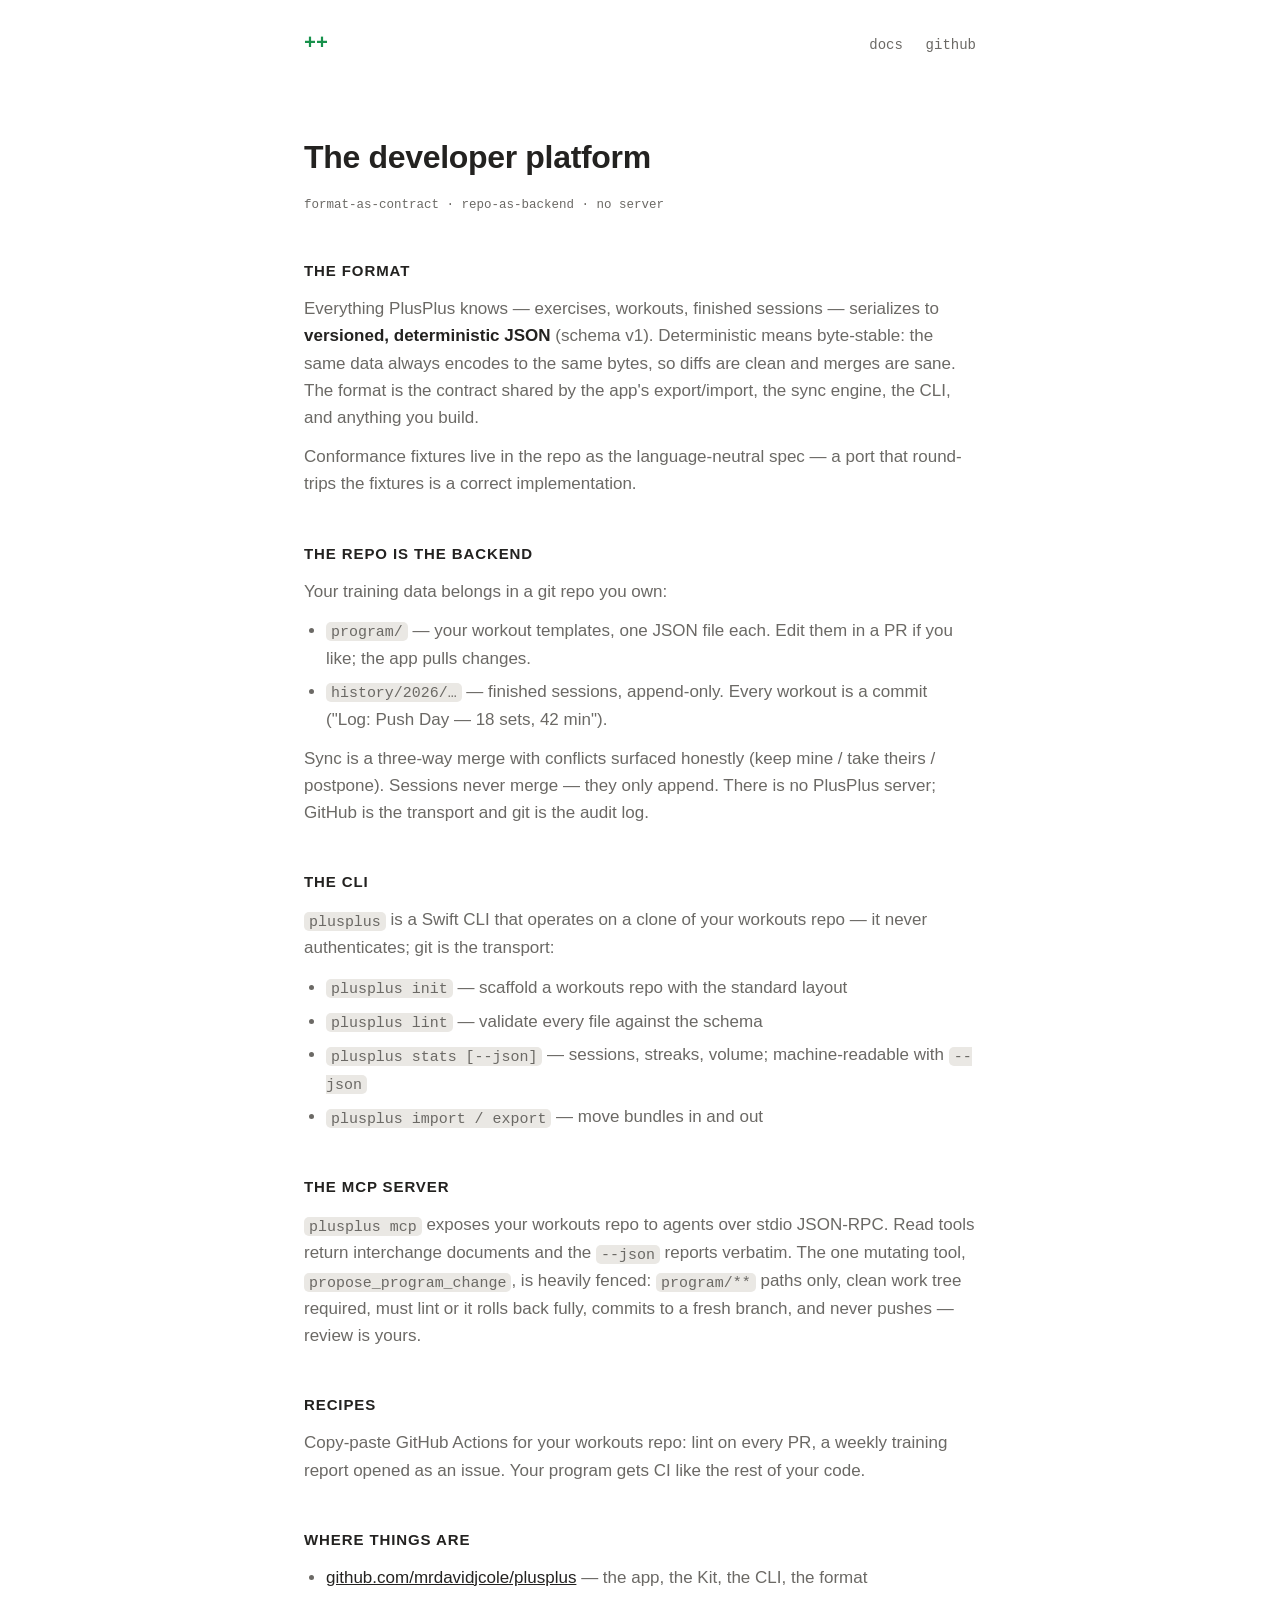
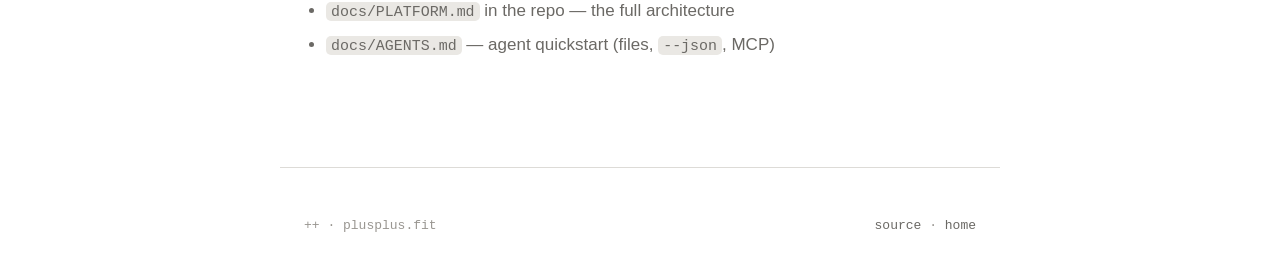
==== docs/index.html @ cd67561a "Bootstrap plusplus.fit: landing page, docs, Pages deploy Static site in the app's quiet-terminal des" ====
<!doctype html>
<html lang="en">
<head>
  <meta charset="utf-8">
  <meta name="viewport" content="width=device-width, initial-scale=1">
  <title>PlusPlus docs — the developer platform</title>
  <meta name="description" content="The PlusPlus developer platform: the interchange format, the repo-as-backend sync model, the CLI, and the MCP server for agents.">
  <link rel="stylesheet" href="/style.css">
  <link rel="icon" href="data:image/svg+xml,<svg xmlns='http://www.w3.org/2000/svg' viewBox='0 0 100 100'><text y='.9em' font-size='72' font-family='monospace' font-weight='bold' fill='%2346d17c'>+</text></svg>">
</head>
<body>
  <header class="site">
    <a class="mark" href="/">++</a>
    <nav>
      <a href="/docs/">docs</a>
      <a href="https://github.com/mrdavidjcole/plusplus">github</a>
    </nav>
  </header>

  <main>
    <article class="doc">
      <h1>The developer platform</h1>
      <p class="caption">format-as-contract · repo-as-backend · no server</p>

      <h2>THE FORMAT</h2>
      <p>Everything PlusPlus knows — exercises, workouts, finished sessions — serializes to <strong>versioned, deterministic JSON</strong> (schema v1). Deterministic means byte-stable: the same data always encodes to the same bytes, so diffs are clean and merges are sane. The format is the contract shared by the app's export/import, the sync engine, the CLI, and anything you build.</p>
      <p>Conformance fixtures live in the repo as the language-neutral spec — a port that round-trips the fixtures is a correct implementation.</p>

      <h2>THE REPO IS THE BACKEND</h2>
      <p>Your training data belongs in a git repo you own:</p>
      <ul>
        <li><code>program/</code> — your workout templates, one JSON file each. Edit them in a PR if you like; the app pulls changes.</li>
        <li><code>history/2026/…</code> — finished sessions, append-only. Every workout is a commit ("Log: Push Day — 18 sets, 42 min").</li>
      </ul>
      <p>Sync is a three-way merge with conflicts surfaced honestly (keep mine / take theirs / postpone). Sessions never merge — they only append. There is no PlusPlus server; GitHub is the transport and git is the audit log.</p>

      <h2>THE CLI</h2>
      <p><code>plusplus</code> is a Swift CLI that operates on a clone of your workouts repo — it never authenticates; git is the transport:</p>
      <ul>
        <li><code>plusplus init</code> — scaffold a workouts repo with the standard layout</li>
        <li><code>plusplus lint</code> — validate every file against the schema</li>
        <li><code>plusplus stats [--json]</code> — sessions, streaks, volume; machine-readable with <code>--json</code></li>
        <li><code>plusplus import / export</code> — move bundles in and out</li>
      </ul>

      <h2>THE MCP SERVER</h2>
      <p><code>plusplus mcp</code> exposes your workouts repo to agents over stdio JSON-RPC. Read tools return interchange documents and the <code>--json</code> reports verbatim. The one mutating tool, <code>propose_program_change</code>, is heavily fenced: <code>program/**</code> paths only, clean work tree required, must lint or it rolls back fully, commits to a fresh branch, and never pushes — review is yours.</p>

      <h2>RECIPES</h2>
      <p>Copy-paste GitHub Actions for your workouts repo: lint on every PR, a weekly training report opened as an issue. Your program gets CI like the rest of your code.</p>

      <h2>WHERE THINGS ARE</h2>
      <ul>
        <li><a href="https://github.com/mrdavidjcole/plusplus">github.com/mrdavidjcole/plusplus</a> — the app, the Kit, the CLI, the format</li>
        <li><code>docs/PLATFORM.md</code> in the repo — the full architecture</li>
        <li><code>docs/AGENTS.md</code> — agent quickstart (files, <code>--json</code>, MCP)</li>
      </ul>
    </article>
  </main>

  <footer>
    <span>++ · plusplus.fit</span>
    <span><a href="https://github.com/mrdavidjcole/plusplus">source</a> · <a href="/">home</a></span>
  </footer>
</body>
</html>
---- style.css ----
/* plusplus.fit — quiet-terminal, v3 "ink × increment green" palette.
   Green is data, never chrome. */

:root {
  --bg: #141414;
  --surface: #1c1c1c;
  --surface-raised: #242424;
  --border: #292929;
  --border-strong: #383838;
  --text: #f0ede6;
  --text-2: #9d9b96;
  --text-3: #5f5d59;
  --green: #46d17c;
  --info: #62b6de;
  --notes: #cfa14a;
  --ink-fill: #f0ede6;
  --on-ink: #161616;
}

@media (prefers-color-scheme: light) {
  :root {
    --bg: #ffffff;
    --surface: #f4f3f1;
    --surface-raised: #eae8e4;
    --border: #dddbd7;
    --border-strong: #c2c0ba;
    --text: #232220;
    --text-2: #6b6965;
    --text-3: #999691;
    --green: #17914b;
    --info: #1a7fa8;
    --notes: #9a6700;
    --ink-fill: #232220;
    --on-ink: #ffffff;
  }
}

* { box-sizing: border-box; margin: 0; padding: 0; }

body {
  background: var(--bg);
  color: var(--text);
  font: 17px/1.6 -apple-system, BlinkMacSystemFont, "Segoe UI", Roboto, Helvetica, Arial, sans-serif;
  -webkit-font-smoothing: antialiased;
}

.mono { font-family: ui-monospace, "SF Mono", SFMono-Regular, Menlo, Consolas, monospace; }

main { max-width: 720px; margin: 0 auto; padding: 0 24px 96px; }

header.site {
  max-width: 720px;
  margin: 0 auto;
  padding: 28px 24px 0;
  display: flex;
  align-items: center;
  justify-content: space-between;
}

.mark {
  font-family: ui-monospace, "SF Mono", Menlo, monospace;
  font-weight: 700;
  font-size: 20px;
  color: var(--green);
  text-decoration: none;
}

nav a {
  color: var(--text-2);
  text-decoration: none;
  font-size: 14px;
  font-family: ui-monospace, "SF Mono", Menlo, monospace;
  margin-left: 18px;
}
nav a:hover { color: var(--text); }

.hero { padding-top: 96px; }

.hero h1 {
  font-size: 44px;
  line-height: 1.15;
  letter-spacing: -0.02em;
  font-weight: 800;
}

.hero h1 .inc { color: var(--green); }

.hero p.sub {
  margin-top: 18px;
  font-size: 19px;
  color: var(--text-2);
  max-width: 560px;
}

.cta-row { margin-top: 32px; display: flex; gap: 12px; flex-wrap: wrap; }

.btn {
  display: inline-block;
  padding: 12px 22px;
  border-radius: 11px;
  font-weight: 700;
  font-size: 15px;
  text-decoration: none;
}
.btn.primary { background: var(--ink-fill); color: var(--on-ink); }
.btn.ghost { border: 1px solid var(--border-strong); color: var(--text); }

.caption {
  font-family: ui-monospace, "SF Mono", Menlo, monospace;
  font-size: 12.5px;
  color: var(--text-3);
}

section { margin-top: 88px; }

section h2 {
  font-family: ui-monospace, "SF Mono", Menlo, monospace;
  font-size: 13px;
  font-weight: 600;
  letter-spacing: 0.08em;
  color: var(--text-2);
  margin-bottom: 20px;
}

.feature {
  border: 1px solid var(--border);
  background: var(--surface);
  border-radius: 14px;
  padding: 20px;
  margin-bottom: 12px;
}

.feature h3 { font-size: 16px; margin-bottom: 6px; }
.feature p { font-size: 15px; color: var(--text-2); }
.feature .up { color: var(--green); font-family: ui-monospace, Menlo, monospace; font-weight: 600; }
.feature .new { color: var(--info); font-family: ui-monospace, Menlo, monospace; font-weight: 600; }

pre.term {
  background: var(--surface);
  border: 1px solid var(--border);
  border-radius: 14px;
  padding: 18px 20px;
  overflow-x: auto;
  font-family: ui-monospace, "SF Mono", Menlo, monospace;
  font-size: 13.5px;
  line-height: 1.7;
  color: var(--text-2);
}
pre.term .g { color: var(--green); }
pre.term .t { color: var(--text); }
pre.term .f { color: var(--text-3); }

footer {
  max-width: 720px;
  margin: 0 auto;
  padding: 48px 24px;
  border-top: 1px solid var(--border);
  color: var(--text-3);
  font-size: 13px;
  font-family: ui-monospace, "SF Mono", Menlo, monospace;
  display: flex;
  justify-content: space-between;
  flex-wrap: wrap;
  gap: 8px;
}
footer a { color: var(--text-2); text-decoration: none; }

article.doc h1 { font-size: 32px; margin: 72px 0 12px; letter-spacing: -0.01em; }
article.doc h2 { margin-top: 44px; margin-bottom: 12px; font-size: 15px; letter-spacing: 0.06em; }
article.doc p { color: var(--text-2); margin: 12px 0; }
article.doc p strong, article.doc li strong { color: var(--text); }
article.doc ul { margin: 12px 0 12px 22px; color: var(--text-2); }
article.doc li { margin: 6px 0; }
article.doc code {
  font-family: ui-monospace, "SF Mono", Menlo, monospace;
  font-size: 0.88em;
  background: var(--surface-raised);
  border-radius: 5px;
  padding: 1.5px 5px;
}
article.doc a { color: var(--text); }
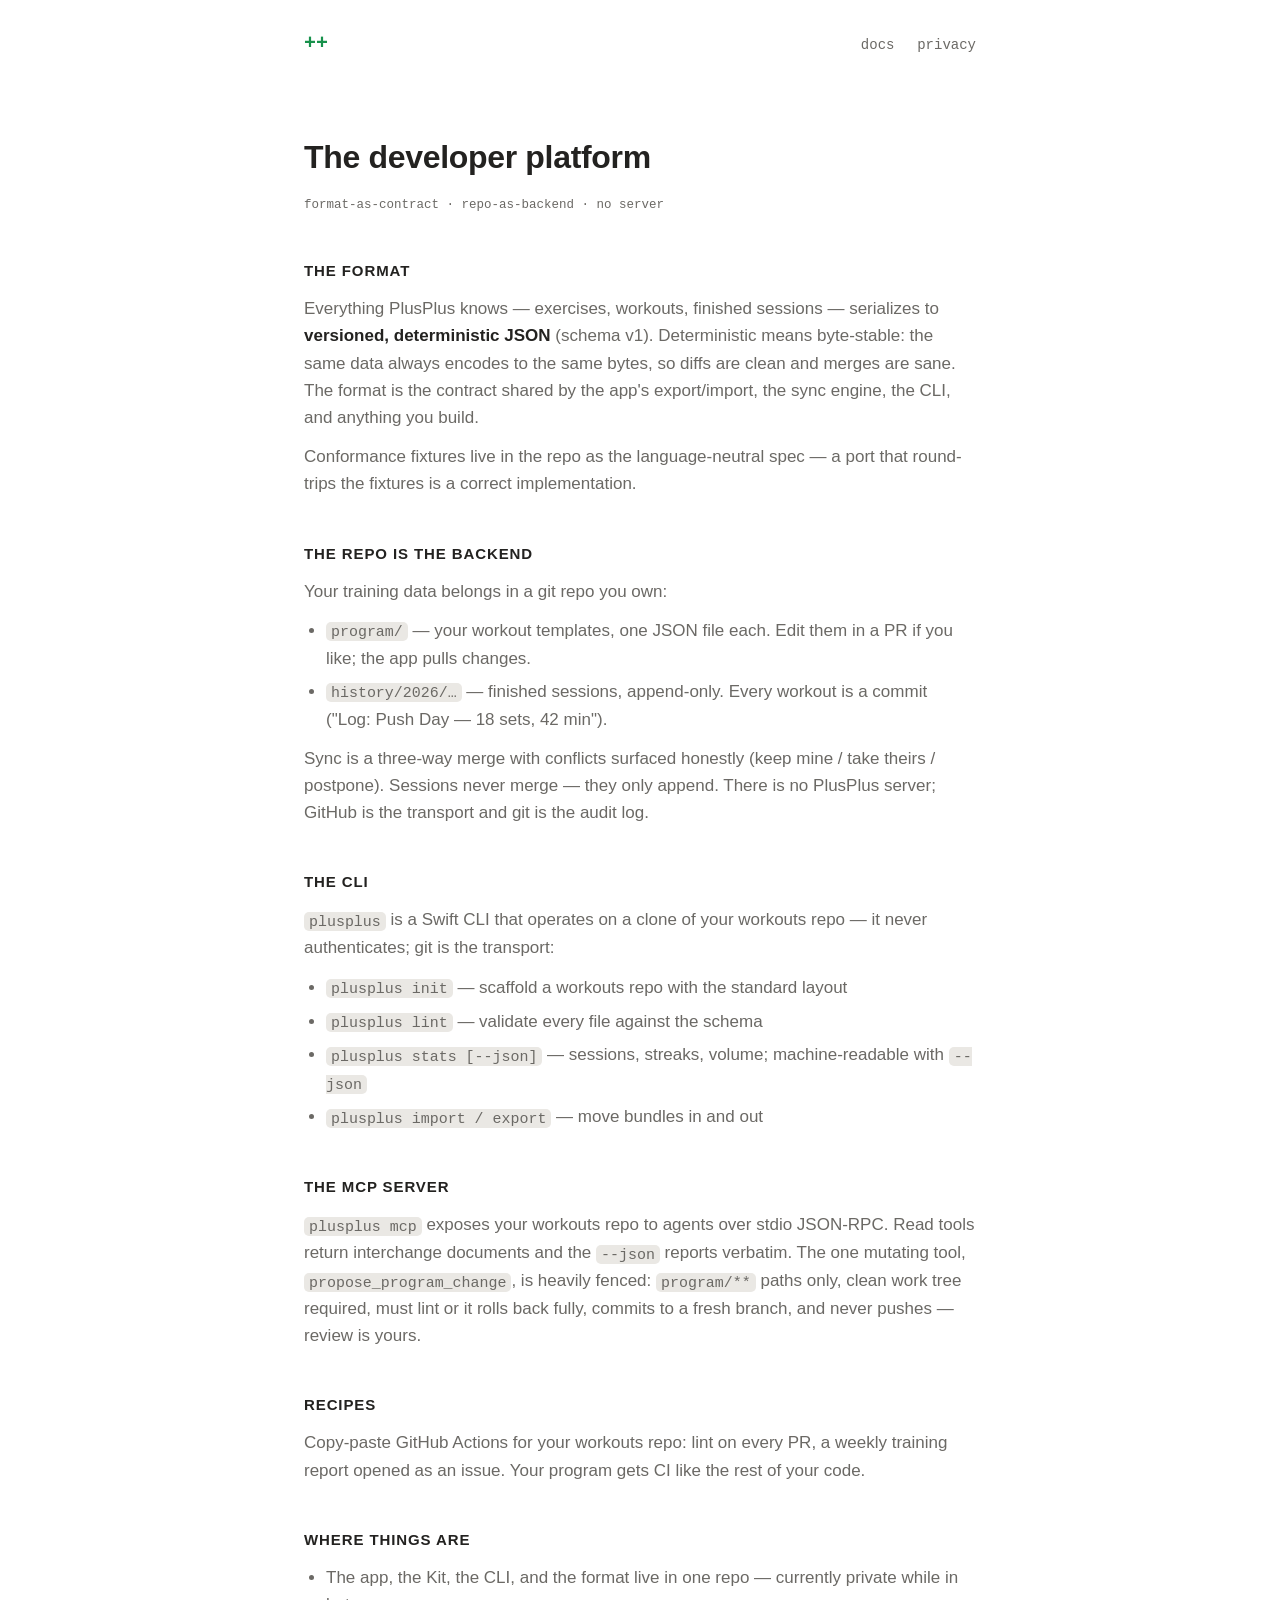
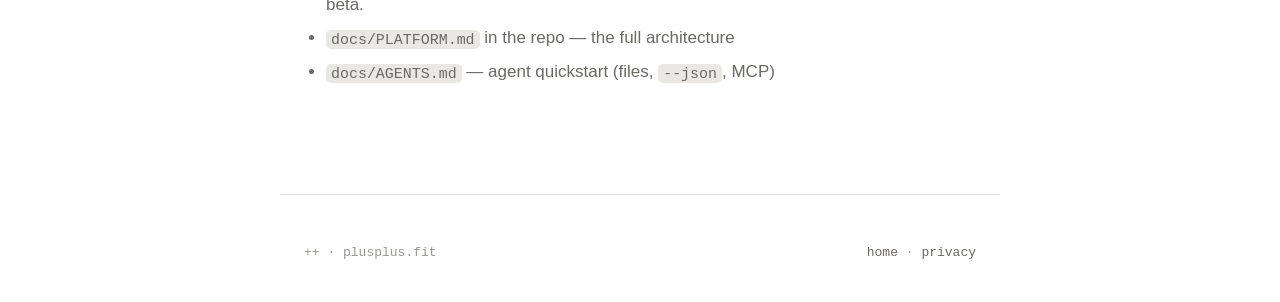
==== commit 0c3c765b: "Remove links to the private app repo (they 404) Interim while the open-source question is decided: n" ====
--- a/docs/index.html
+++ b/docs/index.html
@@ -13,7 +13,7 @@
     <a class="mark" href="/">++</a>
     <nav>
       <a href="/docs/">docs</a>
-      <a href="https://github.com/mrdavidjcole/plusplus">github</a>
+      <a href="/privacy/">privacy</a>
     </nav>
   </header>
 
@@ -51,7 +51,7 @@
 
       <h2>WHERE THINGS ARE</h2>
       <ul>
-        <li><a href="https://github.com/mrdavidjcole/plusplus">github.com/mrdavidjcole/plusplus</a> — the app, the Kit, the CLI, the format</li>
+        <li>The app, the Kit, the CLI, and the format live in one repo — currently private while in beta.</li>
         <li><code>docs/PLATFORM.md</code> in the repo — the full architecture</li>
         <li><code>docs/AGENTS.md</code> — agent quickstart (files, <code>--json</code>, MCP)</li>
       </ul>
@@ -60,7 +60,7 @@
 
   <footer>
     <span>++ · plusplus.fit</span>
-    <span><a href="https://github.com/mrdavidjcole/plusplus">source</a> · <a href="/">home</a></span>
+    <span><a href="/">home</a> · <a href="/privacy/">privacy</a></span>
   </footer>
 </body>
 </html>
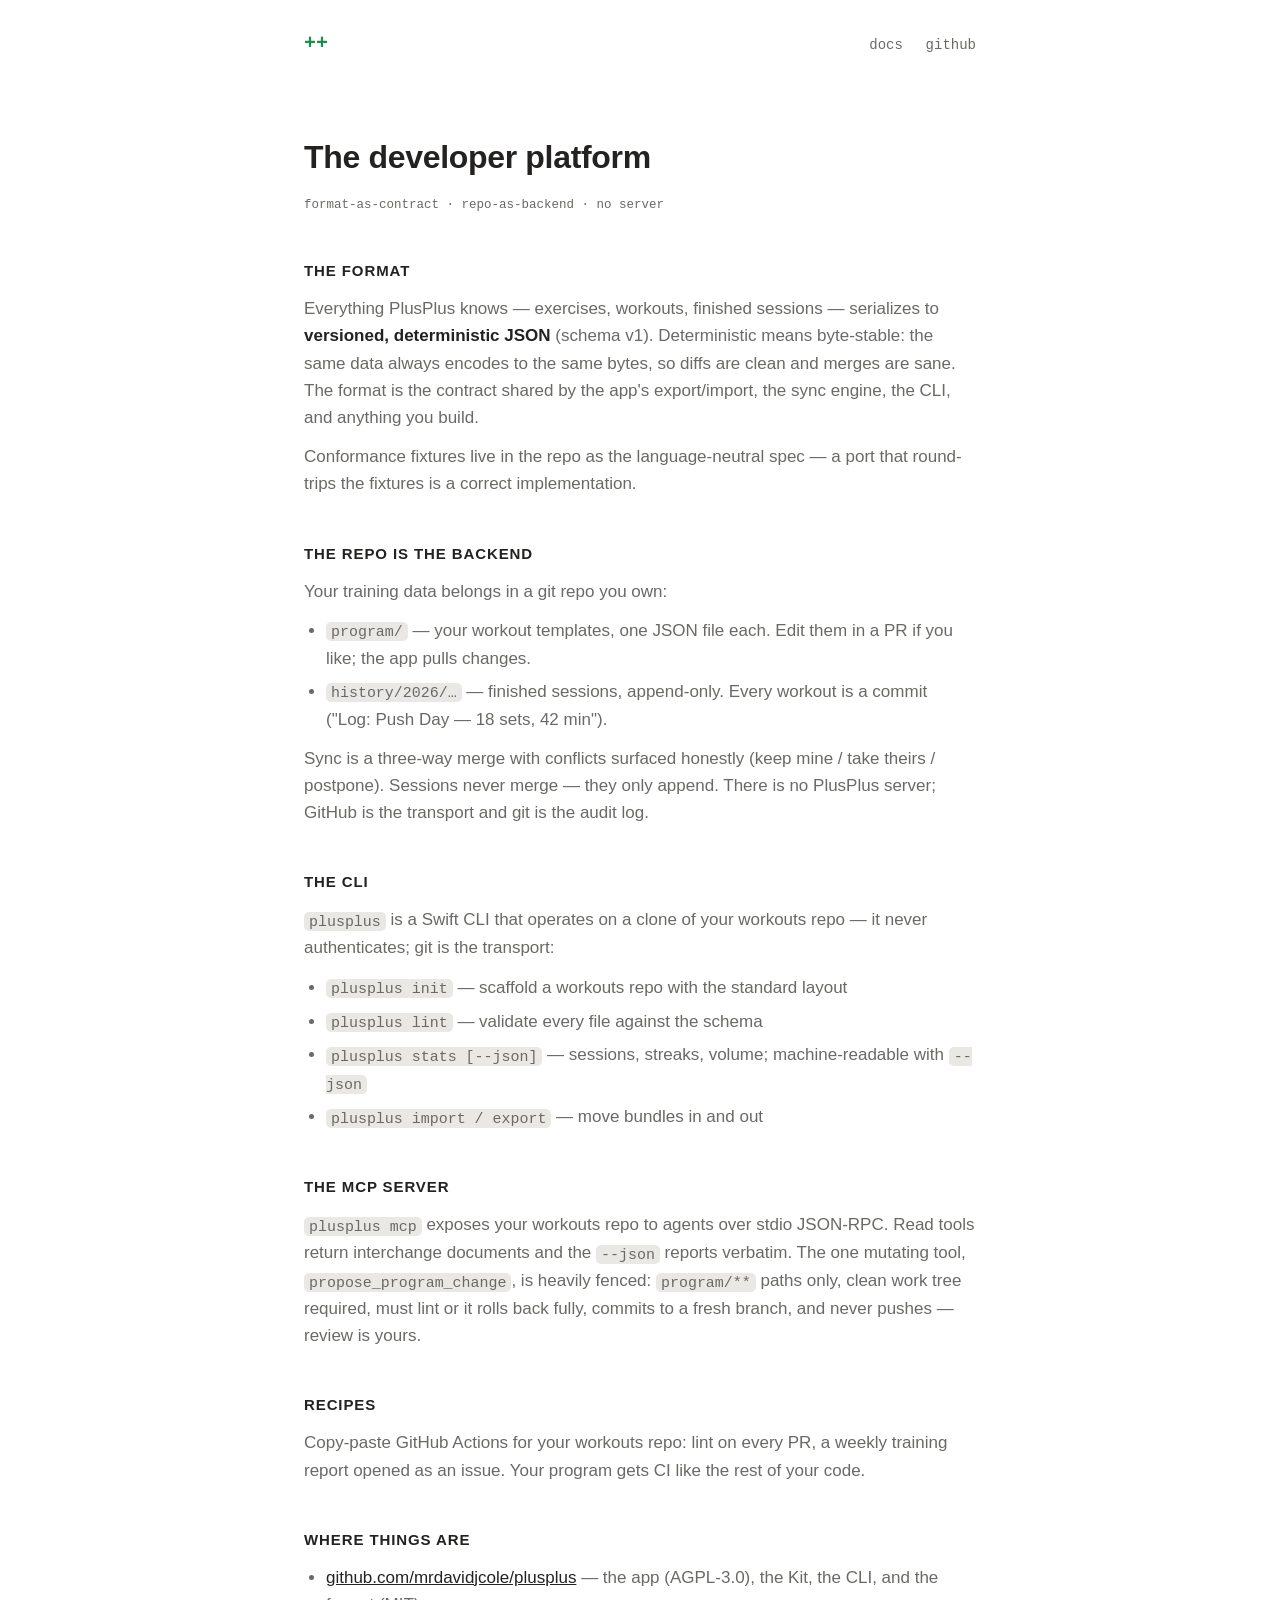
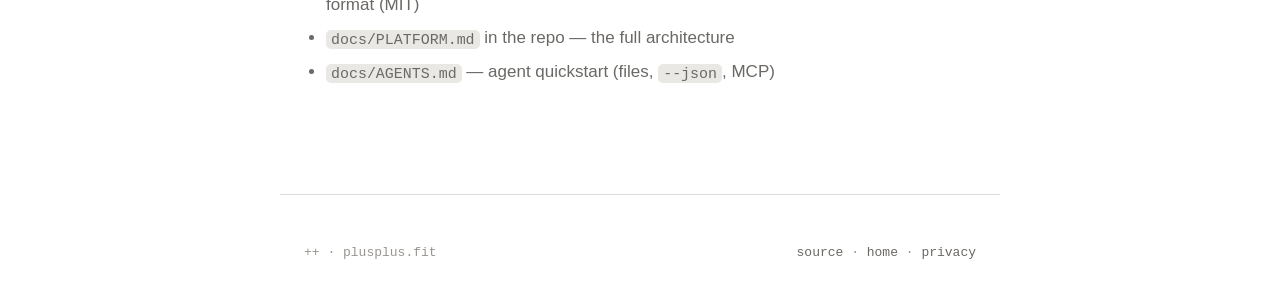
==== commit 02f5e559: "Restore source links: the repo is public now (AGPL-3.0 / MIT split) Co-Authored-By: Claude Fable 5 <" ====
--- a/docs/index.html
+++ b/docs/index.html
@@ -13,7 +13,7 @@
     <a class="mark" href="/">++</a>
     <nav>
       <a href="/docs/">docs</a>
-      <a href="/privacy/">privacy</a>
+      <a href="https://github.com/mrdavidjcole/plusplus">github</a>
     </nav>
   </header>
 
@@ -51,7 +51,7 @@
 
       <h2>WHERE THINGS ARE</h2>
       <ul>
-        <li>The app, the Kit, the CLI, and the format live in one repo — currently private while in beta.</li>
+        <li><a href="https://github.com/mrdavidjcole/plusplus">github.com/mrdavidjcole/plusplus</a> — the app (AGPL-3.0), the Kit, the CLI, and the format (MIT)</li>
         <li><code>docs/PLATFORM.md</code> in the repo — the full architecture</li>
         <li><code>docs/AGENTS.md</code> — agent quickstart (files, <code>--json</code>, MCP)</li>
       </ul>
@@ -60,7 +60,7 @@
 
   <footer>
     <span>++ · plusplus.fit</span>
-    <span><a href="/">home</a> · <a href="/privacy/">privacy</a></span>
+    <span><a href="https://github.com/mrdavidjcole/plusplus">source</a> · <a href="/">home</a> · <a href="/privacy/">privacy</a></span>
   </footer>
 </body>
 </html>
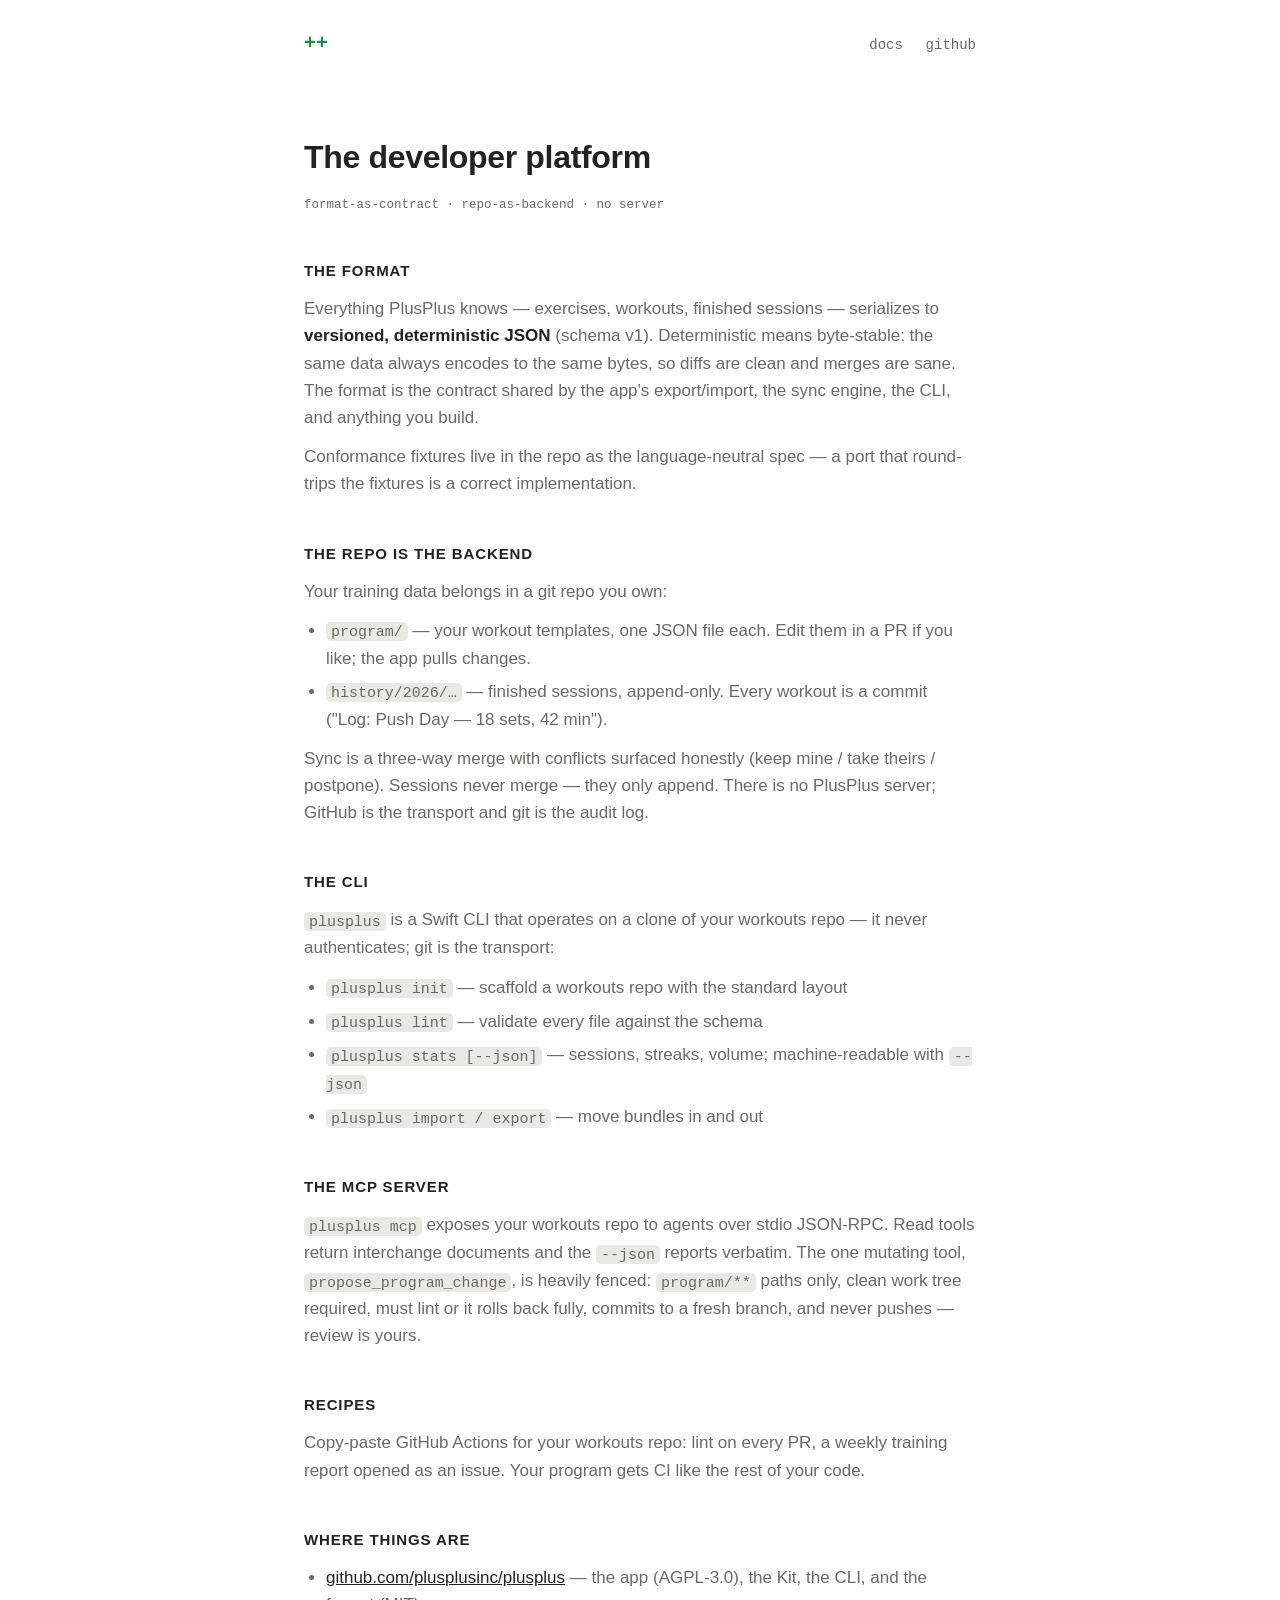
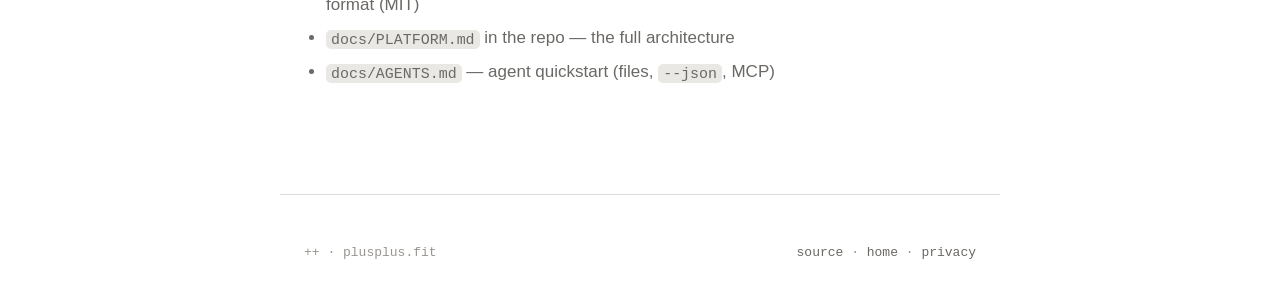
==== commit fb4049a0: "Point source links at plusplusinc (org transfer cleanup) Old mrdavidjcole URLs redirect, but the sit" ====
--- a/docs/index.html
+++ b/docs/index.html
@@ -13,7 +13,7 @@
     <a class="mark" href="/">++</a>
     <nav>
       <a href="/docs/">docs</a>
-      <a href="https://github.com/mrdavidjcole/plusplus">github</a>
+      <a href="https://github.com/plusplusinc/plusplus">github</a>
     </nav>
   </header>
 
@@ -51,7 +51,7 @@
 
       <h2>WHERE THINGS ARE</h2>
       <ul>
-        <li><a href="https://github.com/mrdavidjcole/plusplus">github.com/mrdavidjcole/plusplus</a> — the app (AGPL-3.0), the Kit, the CLI, and the format (MIT)</li>
+        <li><a href="https://github.com/plusplusinc/plusplus">github.com/plusplusinc/plusplus</a> — the app (AGPL-3.0), the Kit, the CLI, and the format (MIT)</li>
         <li><code>docs/PLATFORM.md</code> in the repo — the full architecture</li>
         <li><code>docs/AGENTS.md</code> — agent quickstart (files, <code>--json</code>, MCP)</li>
       </ul>
@@ -60,7 +60,7 @@
 
   <footer>
     <span>++ · plusplus.fit</span>
-    <span><a href="https://github.com/mrdavidjcole/plusplus">source</a> · <a href="/">home</a> · <a href="/privacy/">privacy</a></span>
+    <span><a href="https://github.com/plusplusinc/plusplus">source</a> · <a href="/">home</a> · <a href="/privacy/">privacy</a></span>
   </footer>
 </body>
 </html>
